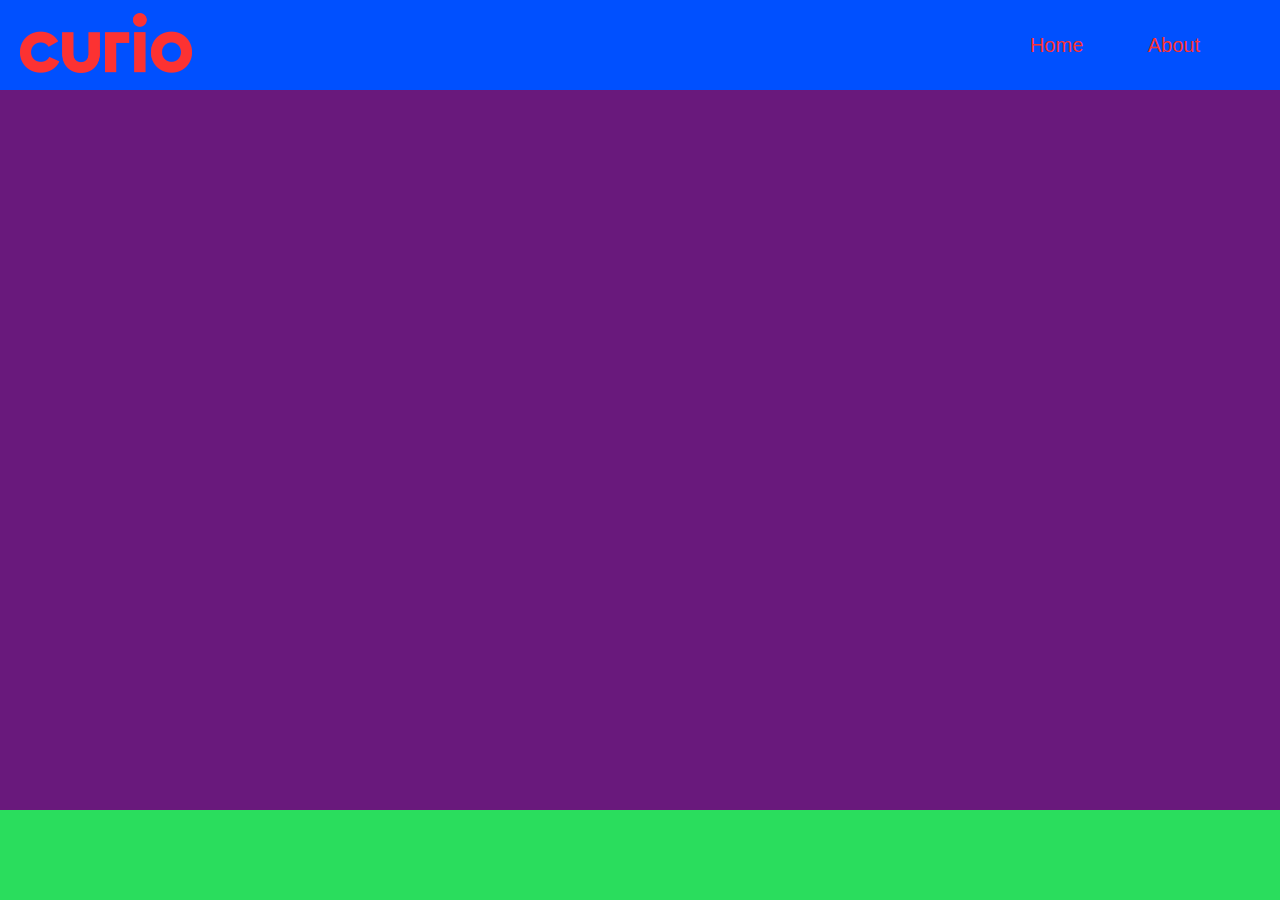
==== rooster.html @ d5e5a316 "start commit" ====
<!DOCTYPE html>
<html lang="en">
<head>
    <meta charset="UTF-8">
    <meta name="viewport" content="width=device-width, initial-scale=1.0">
    <link rel="stylesheet" href="style.css">
    <title>Curio Rooster</title>
</head>
<body>
    <header class="header">
        <div class="logo">
            <a href="index.html"><img src="img\curio-04-rood-logo-rgb.png" alt="Logo"></a>
        </div>
        <nav class="nav-links">
            <a href="index.html">Home</a>
            <a href="rooster.html">About</a>
        </nav>
    </header>
    <main></main>
    <footer></footer>
</body>
</html>
---- style.css ----
/* Reset any default margins and paddings */
* {
    margin: 0;
    padding: 0;
    box-sizing: border-box;
}

main {
    background-color: #69197c;
    width: 100%;
    height: 80vh;      /* Takes up the full height of the viewport */
    background-size: cover; /* Ensures any background image covers the entire element */
    display: flex;
    justify-content: center;
    align-items: center;
}

.center-box {
    background-color: yellow;
    width: 50%; /* Adjust width as needed */
    height: 50%; /* Adjust height as needed */
    display: flex;
    justify-content: center;
    align-items: center;
    text-align: center;
    border: 2px solid black; /* Optional: Adds a border around the box */
    border-radius: 20px; /* Adjust radius as needed */
}

footer {
    background-color: #2add5d;
    width: 100%;
    height: 10vh;
}

body {
    font-family: Arial, sans-serif;
}

.header {
    height: 10vh;
    display: flex;
    justify-content: space-between;
    align-items: center;
    padding: 10px 20px;
    background-color: #0050ff; /* Optional: Background color for the header */
}

.logo img {
    max-height: 60px; /* Adjust based on your logo size */
}

.nav-links a {
    margin-right: 60px; /* Space between links */
    text-decoration: none;
    color: #fc3232; /* Text color */
    font-size: 20px;
}

.nav-links a:hover {
    color: #f9aecd; /* Link hover color */
}
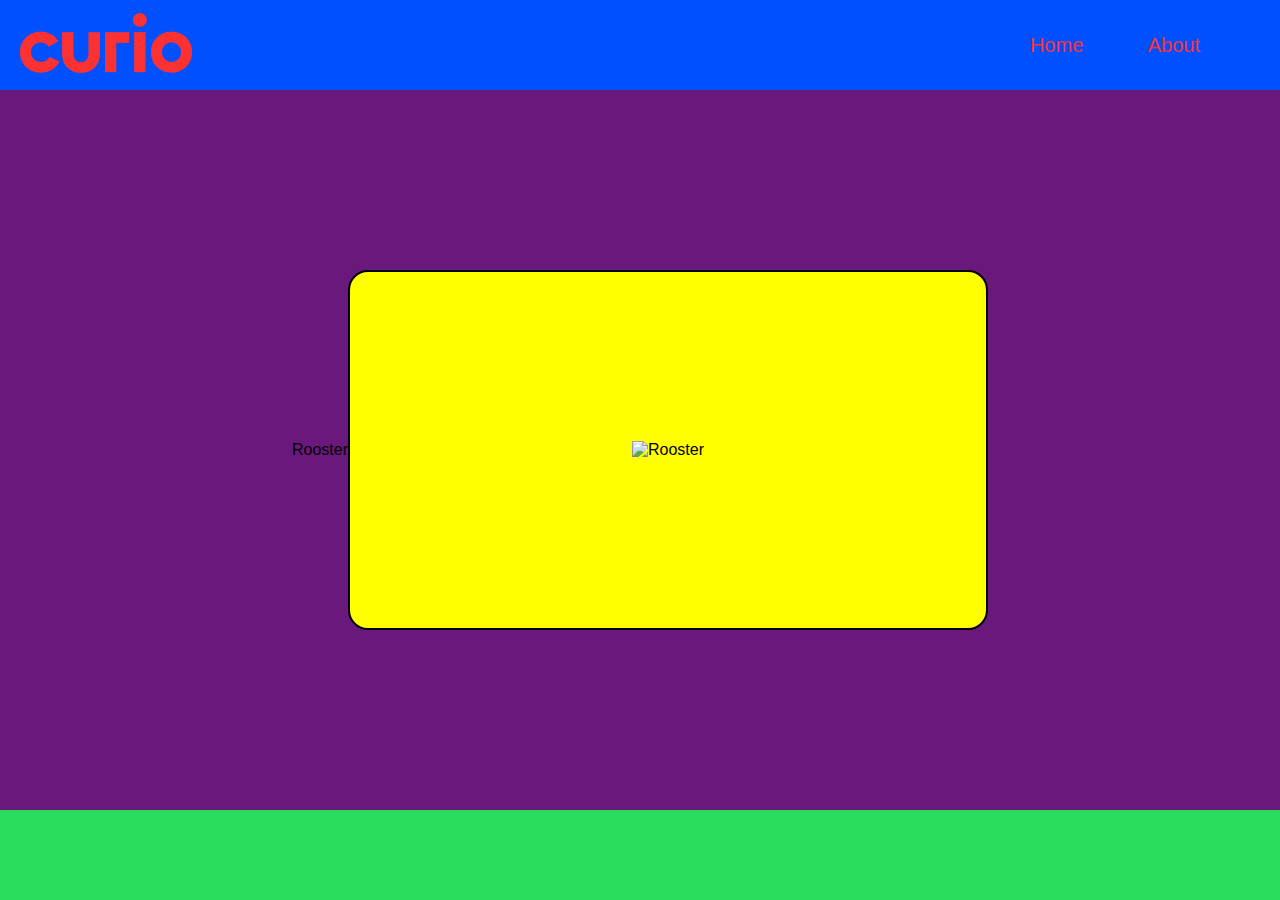
==== commit 5ec0085b: "heb het rooster togevoegd in de gele box" ====
--- a/rooster.html
+++ b/rooster.html
@@ -1,22 +1,31 @@
 <!DOCTYPE html>
 <html lang="en">
-<head>
-    <meta charset="UTF-8">
-    <meta name="viewport" content="width=device-width, initial-scale=1.0">
-    <link rel="stylesheet" href="style.css">
-    <title>Curio Rooster</title>
-</head>
-<body>
+  <head>
+    <meta charset="UTF-8" />
+    <meta name="viewport" content="width=device-width, initial-scale=1.0" />
+    <title>Logo and Navigation</title>
+    <link rel="stylesheet" href="style.css" />
+  </head>
+  <body>
     <header class="header">
-        <div class="logo">
-            <a href="index.html"><img src="img\curio-04-rood-logo-rgb.png" alt="Logo"></a>
+      <div class="logo">
+        <a href="index.html"
+          ><img src="img/curio-04-rood-logo-rgb.png" alt="Logo"
+        /></a>
+      </div>
+      <nav class="nav-links">
+        <a href="index.html">Home</a>
+        <a href="rooster.html">About</a>
+      </nav>
+    </header>
+    <main>
+      <div class="text-top">Rooster</div>
+      <div class="center-box">
+        <div class="rooster">
+          <img src="img/Rooster eerste leerjaar.png" alt="Rooster" />
         </div>
-        <nav class="nav-links">
-            <a href="index.html">Home</a>
-            <a href="rooster.html">About</a>
-        </nav>
-    </header>
-    <main></main>
+      </div>
+    </main>
     <footer></footer>
-</body>
-</html>+  </body>
+</html>
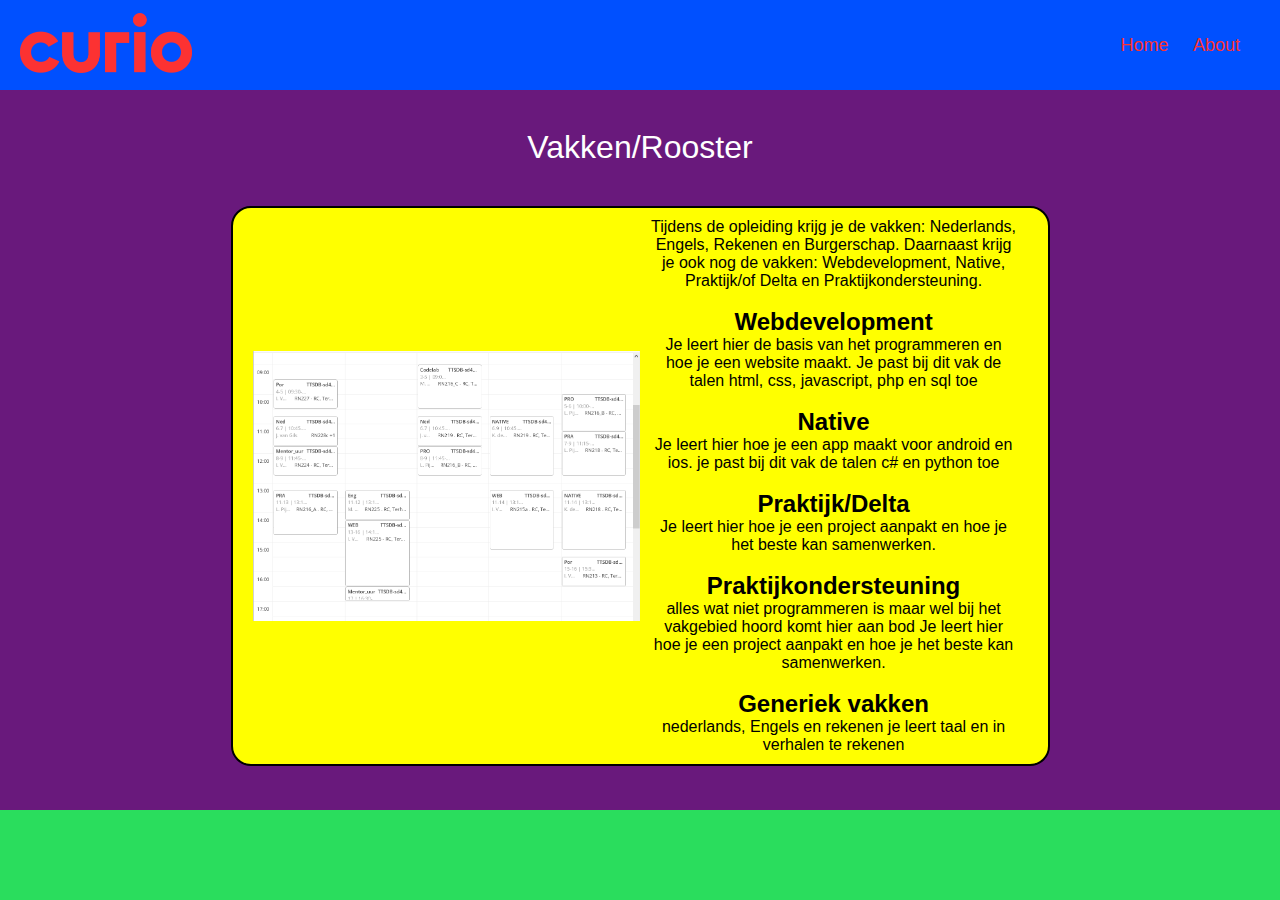
==== commit ee004367: "vakken / roosters af" ====
--- a/rooster.html
+++ b/rooster.html
@@ -19,10 +19,52 @@
       </nav>
     </header>
     <main>
-      <div class="text-top">Rooster</div>
+      <div class="text-top">Vakken/Rooster</div>
       <div class="center-box">
-        <div class="rooster">
-          <img src="img/Rooster eerste leerjaar.png" alt="Rooster" />
+        <div class="content">
+          <div class="rooster">
+            <img src="img/Rooster eerste leerjaar.png" alt="Rooster" />
+          </div>
+          <div class="vakken">
+            <p>
+              Tijdens de opleiding krijg je de vakken: Nederlands, Engels,
+              Rekenen en Burgerschap. Daarnaast krijg je ook nog de vakken:
+              Webdevelopment, Native, Praktijk/of Delta en
+              Praktijkondersteuning.
+            </p>
+            <br />
+            <h2>Webdevelopment</h2>
+            <p>
+              Je leert hier de basis van het programmeren en hoe je een website
+              maakt. Je past bij dit vak de talen html, css, javascript, php en
+              sql toe
+            </p>
+            <br />
+            <h2>Native</h2>
+            <p>
+              Je leert hier hoe je een app maakt voor android en ios. je past
+              bij dit vak de talen c# en python toe
+            </p>
+            <br />
+            <h2>Praktijk/Delta</h2>
+            <p>
+              Je leert hier hoe je een project aanpakt en hoe je het beste kan
+              samenwerken.
+            </p>
+            <br />
+            <h2>Praktijkondersteuning</h2>
+            <p>
+              alles wat niet programmeren is maar wel bij het vakgebied hoord
+              komt hier aan bod Je leert hier hoe je een project aanpakt en hoe
+              je het beste kan samenwerken.
+            </p>
+            <br />
+            <h2>Generiek vakken</h2>
+            <p>
+              nederlands, Engels en rekenen je leert taal en in verhalen te
+              rekenen
+            </p>
+          </div>
         </div>
       </div>
     </main>
--- a/style.css
+++ b/style.css
@@ -1,62 +1,200 @@
 /* Reset any default margins and paddings */
 * {
-    margin: 0;
-    padding: 0;
-    box-sizing: border-box;
+  margin: 0;
+  padding: 0;
+  box-sizing: border-box;
+}
+
+body {
+  font-family: Arial, sans-serif;
+  display: flex;
+  flex-direction: column;
+  min-height: 100vh; /* Ensure body takes up full viewport height */
+}
+
+.header {
+  height: 10vh;
+  display: flex;
+  justify-content: space-between;
+  align-items: center;
+  padding: 10px 20px;
+  background-color: #0050ff;
+}
+
+.logo img {
+  max-height: 60px;
+}
+
+.nav-links a {
+  margin-right: 20px; /* Adjusted space between links for better mobile display */
+  text-decoration: none;
+  color: #fc3232;
+  font-size: 18px; /* Adjusted font size for better mobile display */
+}
+
+.nav-links a:hover {
+  color: #f9aecd;
 }
 
 main {
-    background-color: #69197c;
-    width: 100%;
-    height: 80vh;      /* Takes up the full height of the viewport */
-    background-size: cover; /* Ensures any background image covers the entire element */
-    display: flex;
-    justify-content: center;
-    align-items: center;
+  background-color: #69197c;
+  width: 100%;
+  height: 80vh;
+  background-size: cover;
+  display: flex;
+  flex-direction: column;
+  justify-content: center;
+  align-items: center;
+  padding: 0 10px; /* Added padding to avoid content touching screen edges on mobile */
+}
+
+.text-top {
+  color: white;
+  font-size: 2rem; /* Adjusted font size for better mobile display */
+  margin-top: 20px;
+  margin-bottom: 40px;
+  text-align: center;
 }
 
 .center-box {
-    background-color: yellow;
-    width: 50%; /* Adjust width as needed */
-    height: 50%; /* Adjust height as needed */
-    display: flex;
-    justify-content: center;
-    align-items: center;
-    text-align: center;
-    border: 2px solid black; /* Optional: Adds a border around the box */
-    border-radius: 20px; /* Adjust radius as needed */
-}
-
+  background-color: yellow;
+  width: 65%; /* Adjusted for mobile */
+  height: auto; /* Auto for mobile, so it doesn’t need to be fixed */
+  max-height: 75vh; /* So it doesn’t grow larger than 75% */
+  display: flex;
+  flex-direction: row; /* Align items in a row */
+  justify-content: space-around; /* Space out contents */
+  align-items: center; /* Center items vertically */
+  text-align: center;
+  border: 2px solid black;
+  border-radius: 20px;
+  overflow: hidden; /* Hides overflow if the content exceeds the box */
+  margin-bottom: 25px;
+}
+
+.content {
+  display: flex;
+  align-items: center;
+  width: 95%;
+  height: 100%;
+}
+
+.rooster {
+  display: flex;
+  justify-content: center;
+  align-items: center;
+  width: 50%; /* Adjust width as needed */
+  max-height: 100%; /* Ensure it doesn’t exceed container size */
+}
+
+.rooster img {
+  max-width: 100%; /* Ensure it scales within container width */
+  max-height: 100%; /* Ensure it scales within container height */
+  width: auto; /* Maintain aspect ratio */
+  height: auto; /* Maintain aspect ratio */
+  object-fit: contain; /* Keeps the image within the box */
+}
+
+.vakken {
+  width: 50%; /* Adjust width as needed */
+  padding: 10px; /* Add padding for spacing */
+  text-align: center; /* Align text to the center */
+}
+
+/* Responsive design */
+@media (max-width: 768px) {
+  .header {
+    flex-direction: column;
+    height: auto;
+  }
+
+  .nav-links {
+    margin-top: 10px;
+  }
+
+  .nav-links a {
+    margin-right: 20px; /* Reduced margin for mobile */
+    font-size: 16px; /* Smaller font size for mobile */
+  }
+
+  .text-top {
+    font-size: 1.5rem; /* Smaller font size for mobile */
+  }
+
+  .center-box {
+    width: 95%; /* Further adjusted width for better mobile display */
+  }
+
+  .rooster,
+  .vakken {
+    width: 100%; /* Full width on smaller screens */
+    text-align: center; /* Center text on smaller screens */
+    padding: 10px; /* Adjust padding for smaller screens */
+  }
+}
+
+@media (max-width: 480px) {
+  .nav-links a {
+    margin-right: 10px; /* Further reduced margin for very small screens */
+    font-size: 14px; /* Even smaller font size for very small screens */
+  }
+
+  .text-top {
+    font-size: 1.2rem; /* Even smaller font size for very small screens */
+  }
+
+  .center-box {
+    width: 100%; /* Full width for very small screens */
+  }
+}
+
+/* Footer Styles */
 footer {
-    background-color: #2add5d;
-    width: 100%;
-    height: 10vh;
-}
-
+  background-color: #2add5d;
+  width: 100%;
+  height: 10vh; /* Height of the footer */
+  display: flex;
+  justify-content: center;
+  align-items: center;
+  padding: 10px; /* Padding for spacing */
+  box-sizing: border-box; /* Ensure padding is included in the height */
+  text-align: center;
+  position: relative; /* Ensure footer does not overlap content */
+}
+
+footer p {
+  color: white; /* Text color for the footer */
+  font-size: 1rem; /* Adjust font size as needed */
+}
+
+/* Ensure footer always at the bottom */
 body {
-    font-family: Arial, sans-serif;
-}
-
-.header {
-    height: 10vh;
-    display: flex;
-    justify-content: space-between;
-    align-items: center;
-    padding: 10px 20px;
-    background-color: #0050ff; /* Optional: Background color for the header */
-}
-
-.logo img {
-    max-height: 60px; /* Adjust based on your logo size */
-}
-
-.nav-links a {
-    margin-right: 60px; /* Space between links */
-    text-decoration: none;
-    color: #fc3232; /* Text color */
-    font-size: 20px;
-}
-
-.nav-links a:hover {
-    color: #f9aecd; /* Link hover color */
-}
+  display: flex;
+  flex-direction: column;
+}
+
+main {
+  flex: 1; /* Allow main content to grow and push footer to bottom */
+}
+
+/* Responsive design for the footer */
+@media (max-width: 768px) {
+  footer {
+    height: auto; /* Allow footer height to adjust based on content */
+    padding: 15px;
+  }
+
+  footer p {
+    font-size: 0.9rem; /* Adjust font size for smaller screens */
+  }
+}
+
+@media (max-width: 480px) {
+  footer {
+    padding: 20px; /* More padding for very small screens */
+  }
+
+  footer p {
+    font-size: 0.8rem; /* Even smaller font size for very small screens */
+  }
+}
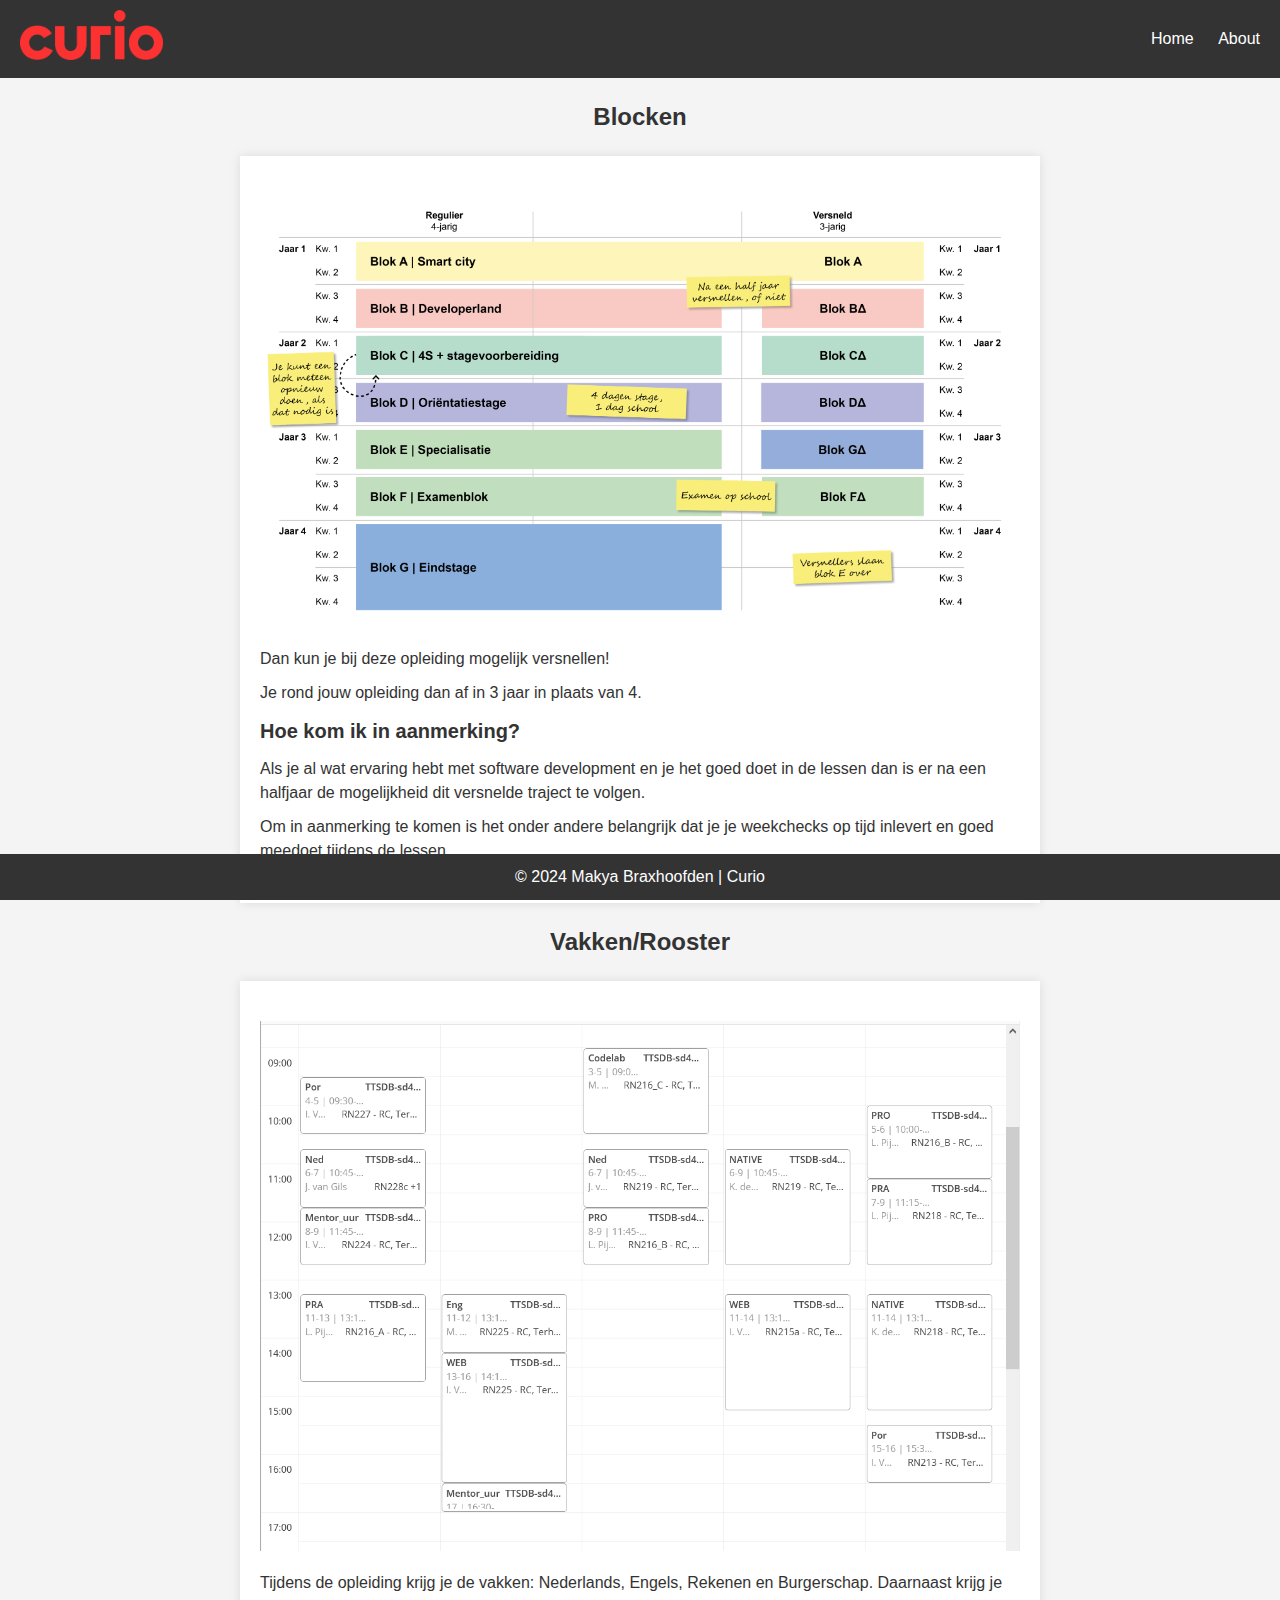
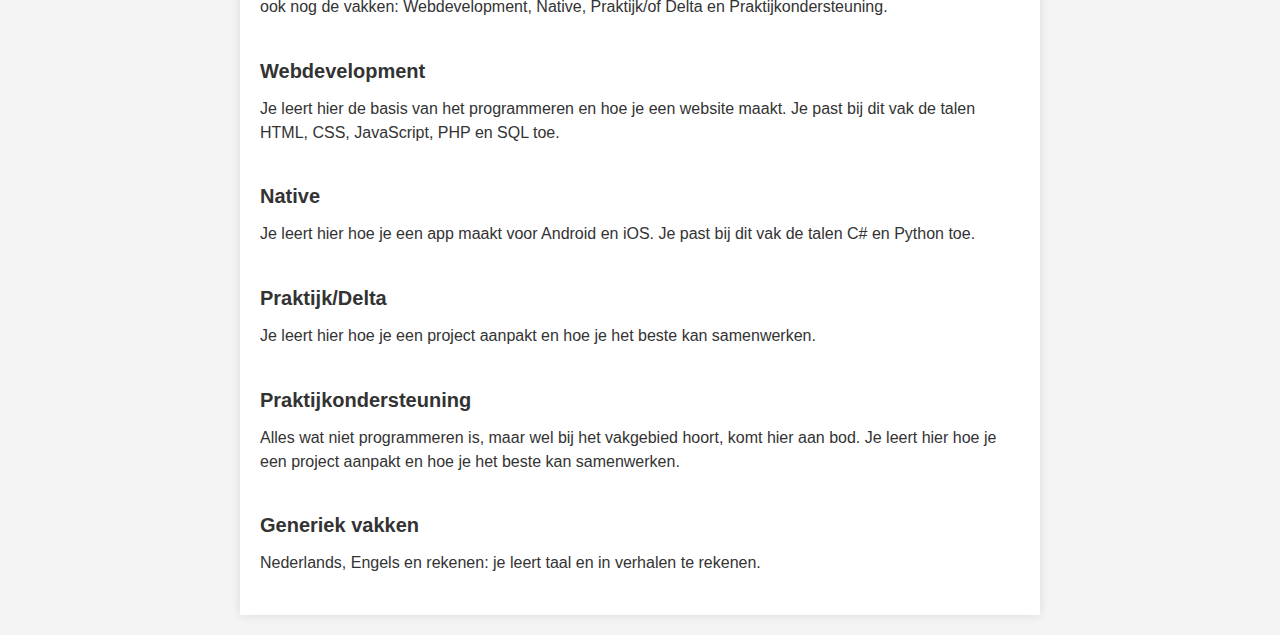
==== commit 7f869de1: "img & about page" ====
--- a/rooster.html
+++ b/rooster.html
@@ -9,9 +9,9 @@
   <body>
     <header class="header">
       <div class="logo">
-        <a href="index.html"
-          ><img src="img/curio-04-rood-logo-rgb.png" alt="Logo"
-        /></a>
+        <a href="index.html">
+          <img src="img/curio-04-rood-logo-rgb.png" alt="Logo" />
+        </a>
       </div>
       <nav class="nav-links">
         <a href="index.html">Home</a>
@@ -19,6 +19,21 @@
       </nav>
     </header>
     <main>
+      <div class="text-top">Blocken</div>
+      <div class="center-box">
+        <div class="content">
+          <div class="rooster">
+            <img src="img/Opleidingsoverzicht3.png" alt="Block" />
+          <div class="vakken">
+            <p>Dan kun je bij deze opleiding mogelijk versnellen!</p>
+              <p>Je rond jouw opleiding dan af in 3 jaar in plaats van 4.</p>
+              <h2>Hoe kom ik in aanmerking?</h2>
+              <p>Als je al wat ervaring hebt met software development en je het goed doet in de lessen dan is er na een halfjaar de mogelijkheid dit versnelde traject te volgen.</p>
+              <p>Om in aanmerking te komen is het onder andere belangrijk dat je je weekchecks op tijd inlevert en goed meedoet tijdens de lessen.</p>
+          </div>
+          </div>
+        </div>
+      </div>
       <div class="text-top">Vakken/Rooster</div>
       <div class="center-box">
         <div class="content">
@@ -36,14 +51,14 @@
             <h2>Webdevelopment</h2>
             <p>
               Je leert hier de basis van het programmeren en hoe je een website
-              maakt. Je past bij dit vak de talen html, css, javascript, php en
-              sql toe
+              maakt. Je past bij dit vak de talen HTML, CSS, JavaScript, PHP en
+              SQL toe.
             </p>
             <br />
             <h2>Native</h2>
             <p>
-              Je leert hier hoe je een app maakt voor android en ios. je past
-              bij dit vak de talen c# en python toe
+              Je leert hier hoe je een app maakt voor Android en iOS. Je past
+              bij dit vak de talen C# en Python toe.
             </p>
             <br />
             <h2>Praktijk/Delta</h2>
@@ -54,20 +69,22 @@
             <br />
             <h2>Praktijkondersteuning</h2>
             <p>
-              alles wat niet programmeren is maar wel bij het vakgebied hoord
-              komt hier aan bod Je leert hier hoe je een project aanpakt en hoe
+              Alles wat niet programmeren is, maar wel bij het vakgebied hoort,
+              komt hier aan bod. Je leert hier hoe je een project aanpakt en hoe
               je het beste kan samenwerken.
             </p>
             <br />
             <h2>Generiek vakken</h2>
             <p>
-              nederlands, Engels en rekenen je leert taal en in verhalen te
-              rekenen
+              Nederlands, Engels en rekenen: je leert taal en in verhalen te
+              rekenen.
             </p>
           </div>
         </div>
       </div>
     </main>
-    <footer></footer>
+    <footer>
+      <p>&copy; 2024 Makya Braxhoofden | Curio</p>
+    </footer>
   </body>
 </html>
--- a/style.css
+++ b/style.css
@@ -1,4 +1,5 @@
-/* Reset any default margins and paddings */
+/* style.css */
+
 * {
   margin: 0;
   padding: 0;
@@ -7,194 +8,87 @@
 
 body {
   font-family: Arial, sans-serif;
-  display: flex;
-  flex-direction: column;
-  min-height: 100vh; /* Ensure body takes up full viewport height */
+  line-height: 1.6;
+  background-color: #f4f4f4;
+  color: #333;
 }
 
 .header {
-  height: 10vh;
+  background-color: #333;
+  color: #fff;
+  padding: 10px 20px;
   display: flex;
   justify-content: space-between;
   align-items: center;
-  padding: 10px 20px;
-  background-color: #0050ff;
 }
 
 .logo img {
-  max-height: 60px;
+  height: 50px;
 }
 
 .nav-links a {
-  margin-right: 20px; /* Adjusted space between links for better mobile display */
+  color: #fff;
   text-decoration: none;
-  color: #fc3232;
-  font-size: 18px; /* Adjusted font size for better mobile display */
+  margin-left: 20px;
 }
 
 .nav-links a:hover {
-  color: #f9aecd;
+  text-decoration: underline;
 }
 
-main {
-  background-color: #69197c;
-  width: 100%;
-  height: 80vh;
-  background-size: cover;
-  display: flex;
-  flex-direction: column;
-  justify-content: center;
-  align-items: center;
-  padding: 0 10px; /* Added padding to avoid content touching screen edges on mobile */
+.main {
+  padding: 20px;
 }
 
 .text-top {
-  color: white;
-  font-size: 2rem; /* Adjusted font size for better mobile display */
+  font-size: 24px;
+  font-weight: bold;
   margin-top: 20px;
-  margin-bottom: 40px;
   text-align: center;
+  color: #333;
 }
 
 .center-box {
-  background-color: yellow;
-  width: 65%; /* Adjusted for mobile */
-  height: auto; /* Auto for mobile, so it doesn’t need to be fixed */
-  max-height: 75vh; /* So it doesn’t grow larger than 75% */
-  display: flex;
-  flex-direction: row; /* Align items in a row */
-  justify-content: space-around; /* Space out contents */
-  align-items: center; /* Center items vertically */
-  text-align: center;
-  border: 2px solid black;
-  border-radius: 20px;
-  overflow: hidden; /* Hides overflow if the content exceeds the box */
-  margin-bottom: 25px;
+  margin: 20px auto;
+  padding: 20px;
+  max-width: 800px;
+  background-color: #fff;
+  box-shadow: 0 0 10px rgba(0, 0, 0, 0.1);
 }
 
 .content {
-  display: flex;
-  align-items: center;
-  width: 95%;
-  height: 100%;
-}
-
-.rooster {
-  display: flex;
-  justify-content: center;
-  align-items: center;
-  width: 50%; /* Adjust width as needed */
-  max-height: 100%; /* Ensure it doesn’t exceed container size */
+  margin: 20px 0;
 }
 
 .rooster img {
-  max-width: 100%; /* Ensure it scales within container width */
-  max-height: 100%; /* Ensure it scales within container height */
-  width: auto; /* Maintain aspect ratio */
-  height: auto; /* Maintain aspect ratio */
-  object-fit: contain; /* Keeps the image within the box */
+  max-width: 100%;
+  height: auto;
+  display: block;
+  margin: 0 auto;
 }
 
 .vakken {
-  width: 50%; /* Adjust width as needed */
-  padding: 10px; /* Add padding for spacing */
-  text-align: center; /* Align text to the center */
+  margin-top: 20px;
 }
 
-/* Responsive design */
-@media (max-width: 768px) {
-  .header {
-    flex-direction: column;
-    height: auto;
-  }
-
-  .nav-links {
-    margin-top: 10px;
-  }
-
-  .nav-links a {
-    margin-right: 20px; /* Reduced margin for mobile */
-    font-size: 16px; /* Smaller font size for mobile */
-  }
-
-  .text-top {
-    font-size: 1.5rem; /* Smaller font size for mobile */
-  }
-
-  .center-box {
-    width: 95%; /* Further adjusted width for better mobile display */
-  }
-
-  .rooster,
-  .vakken {
-    width: 100%; /* Full width on smaller screens */
-    text-align: center; /* Center text on smaller screens */
-    padding: 10px; /* Adjust padding for smaller screens */
-  }
+.vakken h2 {
+  font-size: 20px;
+  color: #333;
+  margin-bottom: 10px;
 }
 
-@media (max-width: 480px) {
-  .nav-links a {
-    margin-right: 10px; /* Further reduced margin for very small screens */
-    font-size: 14px; /* Even smaller font size for very small screens */
-  }
-
-  .text-top {
-    font-size: 1.2rem; /* Even smaller font size for very small screens */
-  }
-
-  .center-box {
-    width: 100%; /* Full width for very small screens */
-  }
+.vakken p {
+  margin-bottom: 10px;
+  line-height: 1.5;
 }
 
-/* Footer Styles */
 footer {
-  background-color: #2add5d;
+  background-color: #333;
+  color: #fff;
+  text-align: center;
+  padding: 10px 0;
+  margin-top: 20px;
+  position: fixed;
   width: 100%;
-  height: 10vh; /* Height of the footer */
-  display: flex;
-  justify-content: center;
-  align-items: center;
-  padding: 10px; /* Padding for spacing */
-  box-sizing: border-box; /* Ensure padding is included in the height */
-  text-align: center;
-  position: relative; /* Ensure footer does not overlap content */
+  bottom: 0;
 }
-
-footer p {
-  color: white; /* Text color for the footer */
-  font-size: 1rem; /* Adjust font size as needed */
-}
-
-/* Ensure footer always at the bottom */
-body {
-  display: flex;
-  flex-direction: column;
-}
-
-main {
-  flex: 1; /* Allow main content to grow and push footer to bottom */
-}
-
-/* Responsive design for the footer */
-@media (max-width: 768px) {
-  footer {
-    height: auto; /* Allow footer height to adjust based on content */
-    padding: 15px;
-  }
-
-  footer p {
-    font-size: 0.9rem; /* Adjust font size for smaller screens */
-  }
-}
-
-@media (max-width: 480px) {
-  footer {
-    padding: 20px; /* More padding for very small screens */
-  }
-
-  footer p {
-    font-size: 0.8rem; /* Even smaller font size for very small screens */
-  }
-}
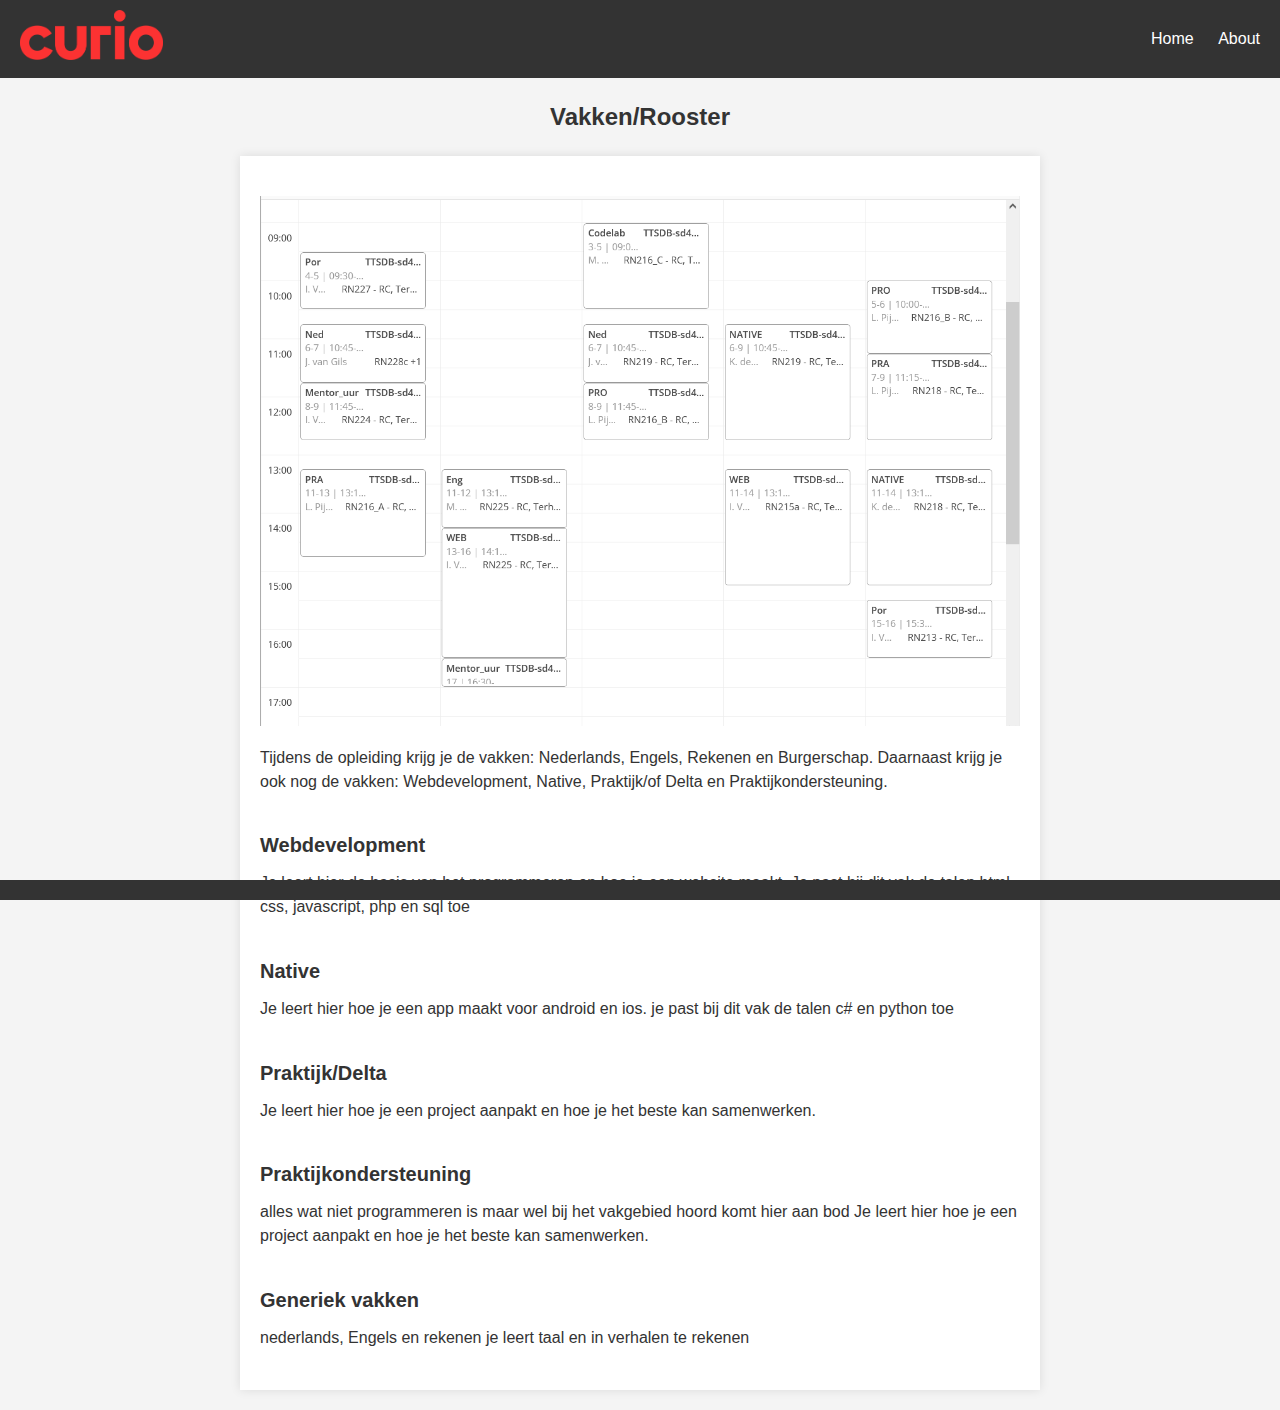
==== commit 568464fa: "Revert "img & about page"" ====
--- a/rooster.html
+++ b/rooster.html
@@ -9,9 +9,9 @@
   <body>
     <header class="header">
       <div class="logo">
-        <a href="index.html">
-          <img src="img/curio-04-rood-logo-rgb.png" alt="Logo" />
-        </a>
+        <a href="index.html"
+          ><img src="img/curio-04-rood-logo-rgb.png" alt="Logo"
+        /></a>
       </div>
       <nav class="nav-links">
         <a href="index.html">Home</a>
@@ -19,21 +19,6 @@
       </nav>
     </header>
     <main>
-      <div class="text-top">Blocken</div>
-      <div class="center-box">
-        <div class="content">
-          <div class="rooster">
-            <img src="img/Opleidingsoverzicht3.png" alt="Block" />
-          <div class="vakken">
-            <p>Dan kun je bij deze opleiding mogelijk versnellen!</p>
-              <p>Je rond jouw opleiding dan af in 3 jaar in plaats van 4.</p>
-              <h2>Hoe kom ik in aanmerking?</h2>
-              <p>Als je al wat ervaring hebt met software development en je het goed doet in de lessen dan is er na een halfjaar de mogelijkheid dit versnelde traject te volgen.</p>
-              <p>Om in aanmerking te komen is het onder andere belangrijk dat je je weekchecks op tijd inlevert en goed meedoet tijdens de lessen.</p>
-          </div>
-          </div>
-        </div>
-      </div>
       <div class="text-top">Vakken/Rooster</div>
       <div class="center-box">
         <div class="content">
@@ -51,14 +36,14 @@
             <h2>Webdevelopment</h2>
             <p>
               Je leert hier de basis van het programmeren en hoe je een website
-              maakt. Je past bij dit vak de talen HTML, CSS, JavaScript, PHP en
-              SQL toe.
+              maakt. Je past bij dit vak de talen html, css, javascript, php en
+              sql toe
             </p>
             <br />
             <h2>Native</h2>
             <p>
-              Je leert hier hoe je een app maakt voor Android en iOS. Je past
-              bij dit vak de talen C# en Python toe.
+              Je leert hier hoe je een app maakt voor android en ios. je past
+              bij dit vak de talen c# en python toe
             </p>
             <br />
             <h2>Praktijk/Delta</h2>
@@ -69,22 +54,20 @@
             <br />
             <h2>Praktijkondersteuning</h2>
             <p>
-              Alles wat niet programmeren is, maar wel bij het vakgebied hoort,
-              komt hier aan bod. Je leert hier hoe je een project aanpakt en hoe
+              alles wat niet programmeren is maar wel bij het vakgebied hoord
+              komt hier aan bod Je leert hier hoe je een project aanpakt en hoe
               je het beste kan samenwerken.
             </p>
             <br />
             <h2>Generiek vakken</h2>
             <p>
-              Nederlands, Engels en rekenen: je leert taal en in verhalen te
-              rekenen.
+              nederlands, Engels en rekenen je leert taal en in verhalen te
+              rekenen
             </p>
           </div>
         </div>
       </div>
     </main>
-    <footer>
-      <p>&copy; 2024 Makya Braxhoofden | Curio</p>
-    </footer>
+    <footer></footer>
   </body>
 </html>
